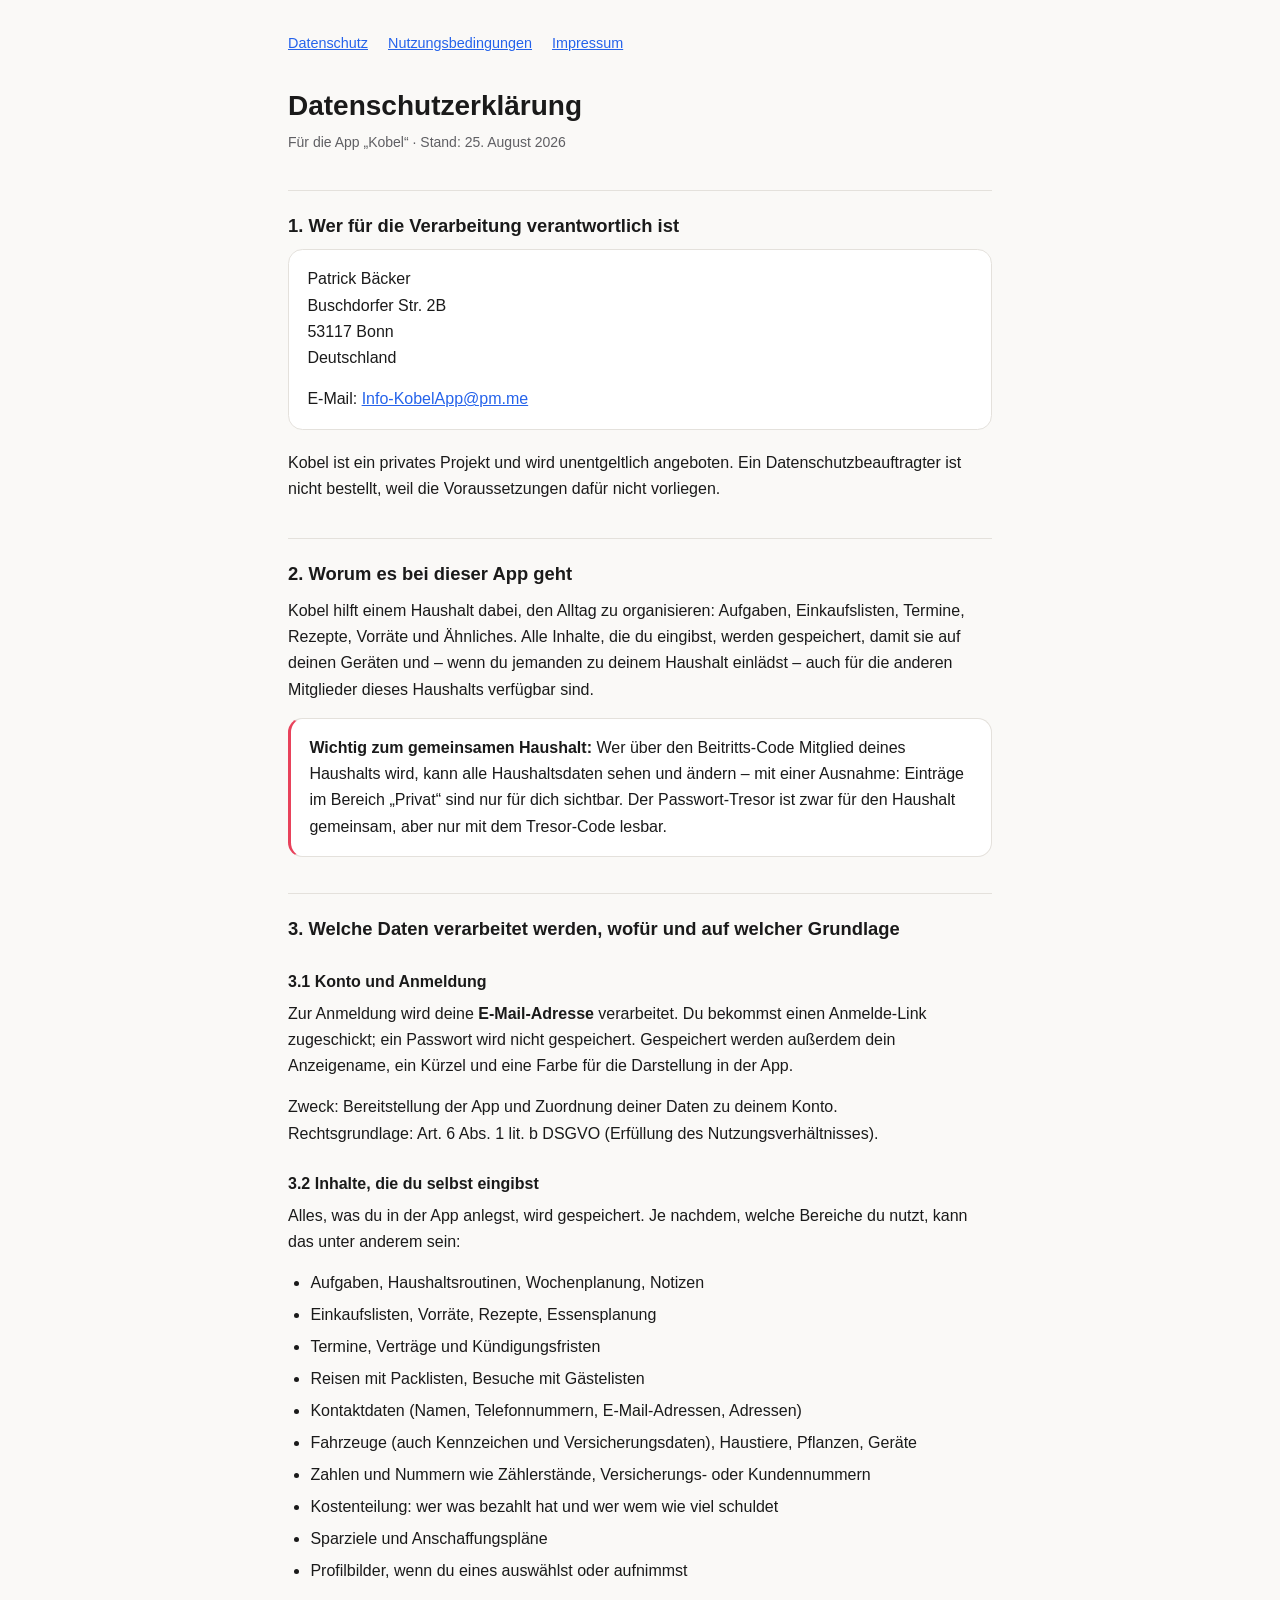
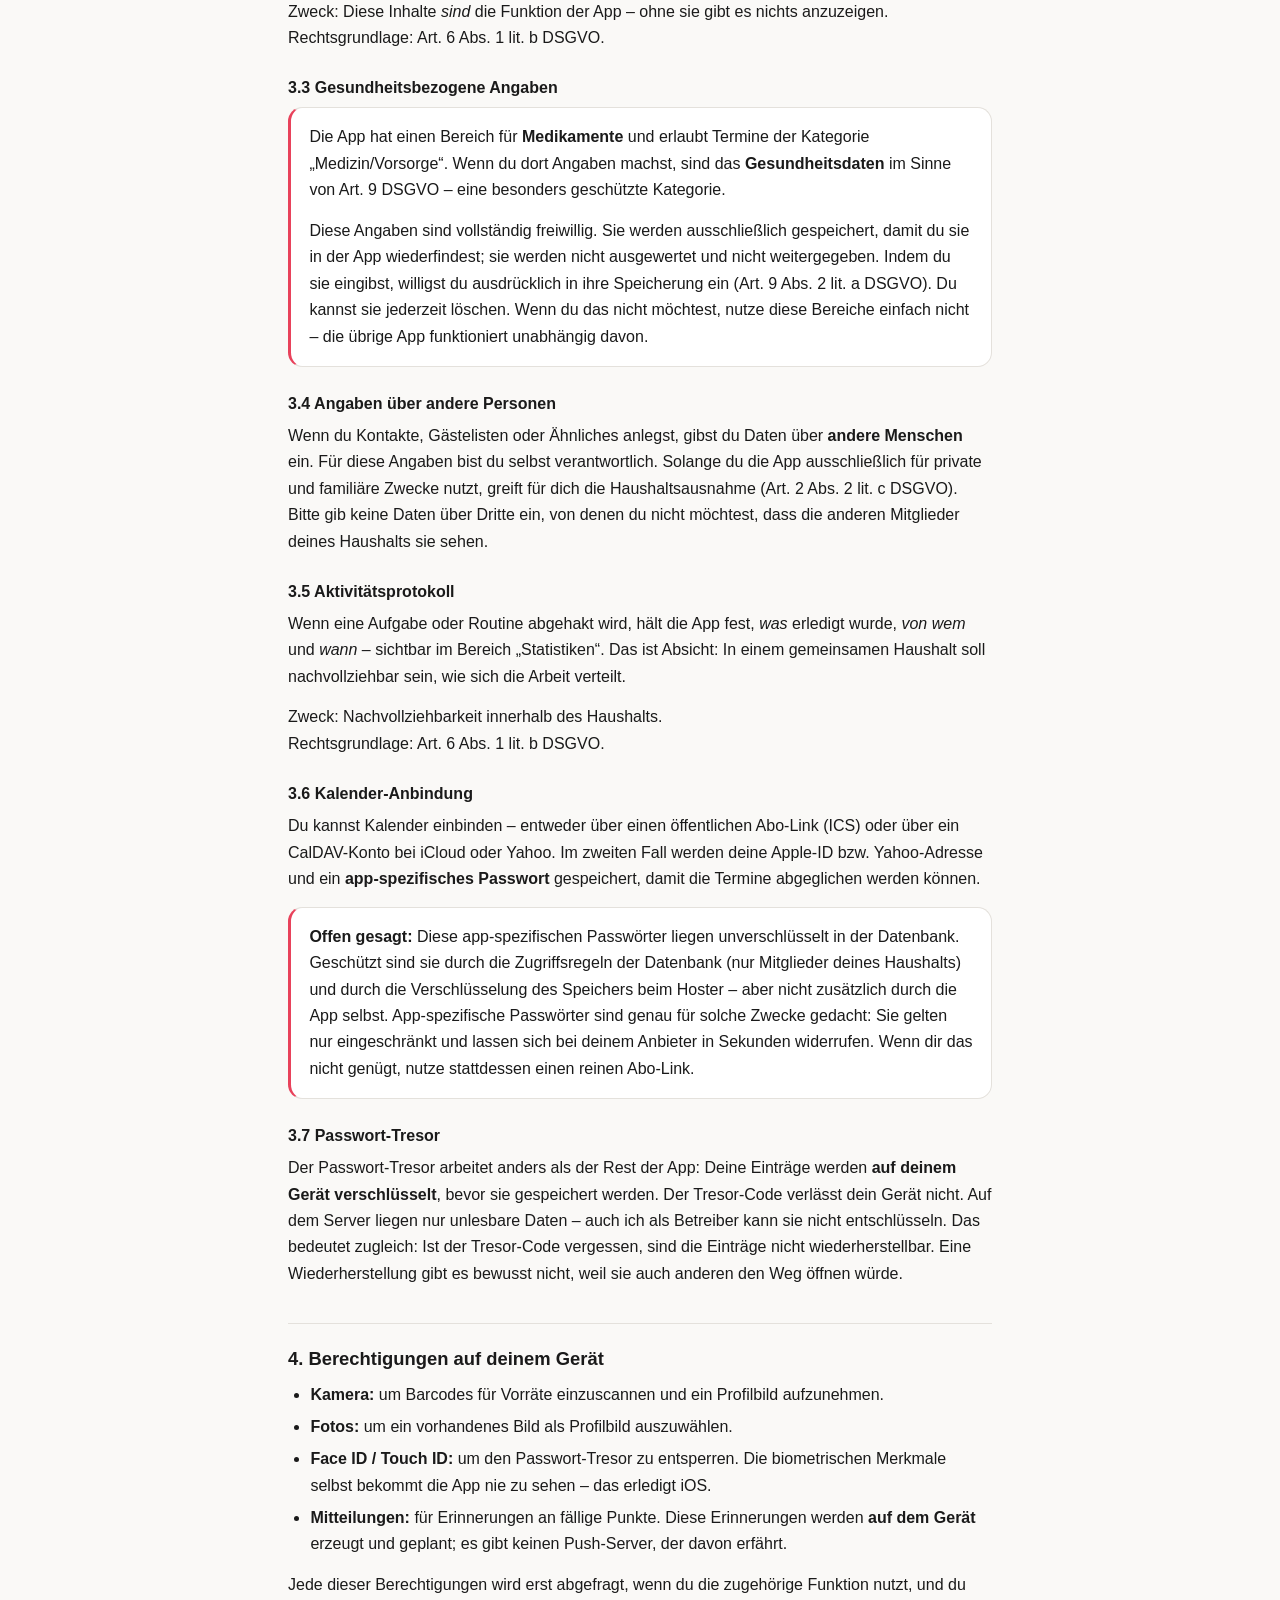
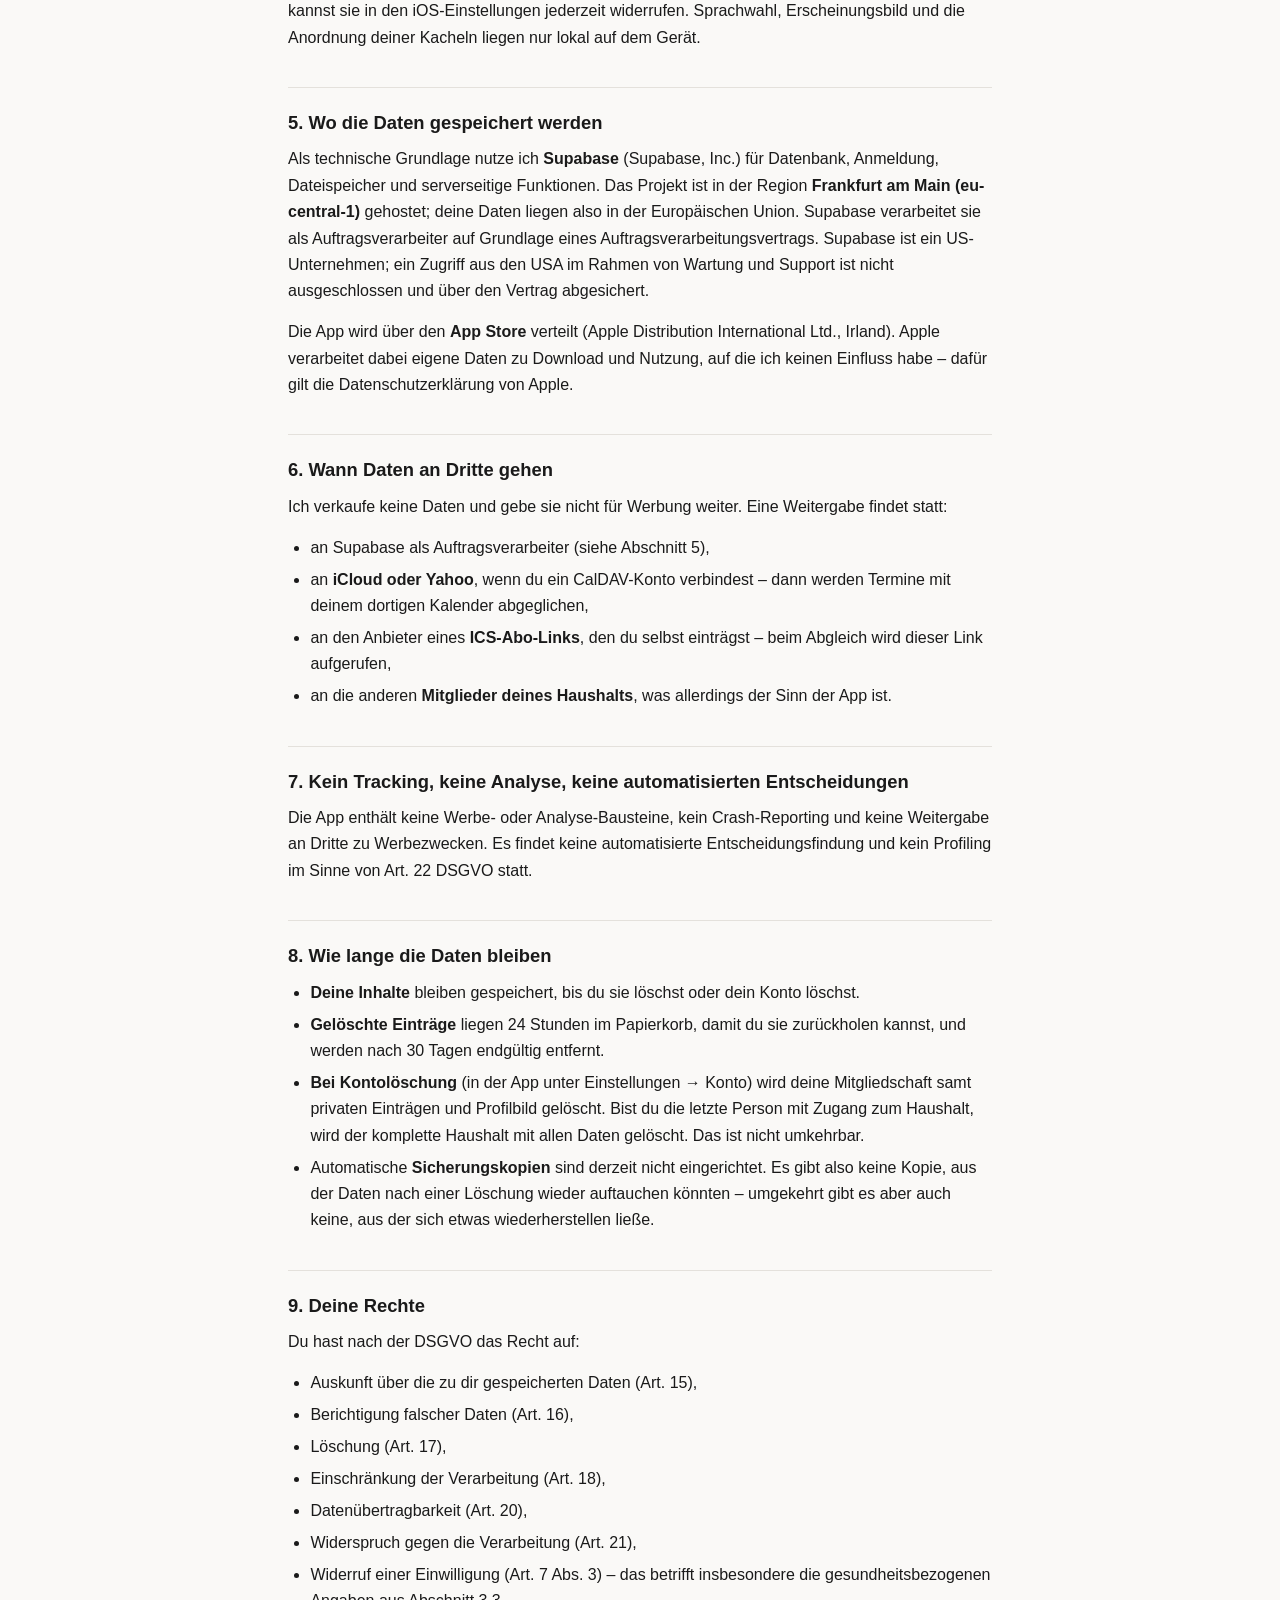
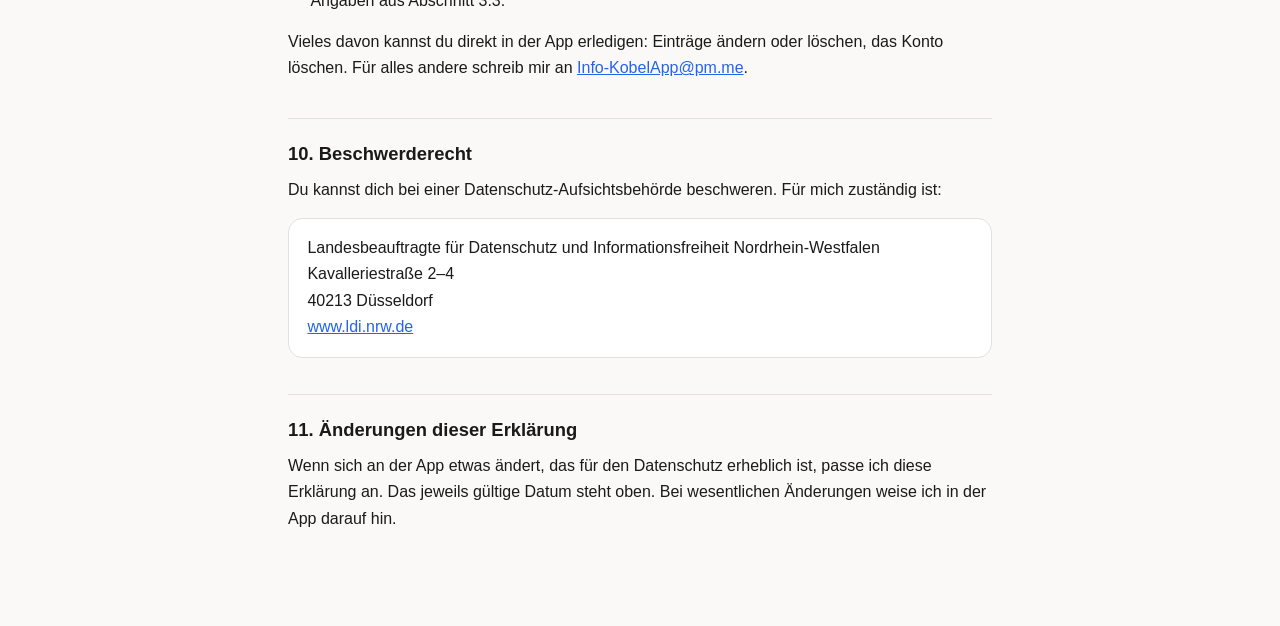
==== datenschutz.html @ 256914f3 "Add files via upload" ====
<!doctype html>
<html lang="de">
  <head>
    <meta charset="utf-8" />
    <meta name="viewport" content="width=device-width, initial-scale=1" />
    <title>Datenschutzerklärung – Kobel</title>
    <link rel="stylesheet" href="stil.css" />
  </head>
  <body>
    <main>
      <nav>
        <a href="datenschutz.html">Datenschutz</a>
        <a href="nutzungsbedingungen.html">Nutzungsbedingungen</a>
        <a href="impressum.html">Impressum</a>
      </nav>

      <h1>Datenschutzerklärung</h1>
      <p class="stand">Für die App „Kobel“ · Stand: 25. August 2026</p>

      <h2>1. Wer für die Verarbeitung verantwortlich ist</h2>
      <div class="karte">
        <p>
          Patrick Bäcker<br />
          Buschdorfer Str. 2B<br />
          53117 Bonn<br />
          Deutschland
        </p>
        <p>E-Mail: <a href="mailto:Info-KobelApp@pm.me">Info-KobelApp@pm.me</a></p>
      </div>
      <p>
        Kobel ist ein privates Projekt und wird unentgeltlich angeboten. Ein Datenschutzbeauftragter ist
        nicht bestellt, weil die Voraussetzungen dafür nicht vorliegen.
      </p>

      <h2>2. Worum es bei dieser App geht</h2>
      <p>
        Kobel hilft einem Haushalt dabei, den Alltag zu organisieren: Aufgaben, Einkaufslisten, Termine,
        Rezepte, Vorräte und Ähnliches. Alle Inhalte, die du eingibst, werden gespeichert, damit sie auf
        deinen Geräten und – wenn du jemanden zu deinem Haushalt einlädst – auch für die anderen Mitglieder
        dieses Haushalts verfügbar sind.
      </p>
      <div class="karte wichtig">
        <p>
          <strong>Wichtig zum gemeinsamen Haushalt:</strong> Wer über den Beitritts-Code Mitglied deines
          Haushalts wird, kann alle Haushaltsdaten sehen und ändern – mit einer Ausnahme: Einträge im Bereich
          „Privat“ sind nur für dich sichtbar. Der Passwort-Tresor ist zwar für den Haushalt gemeinsam, aber
          nur mit dem Tresor-Code lesbar.
        </p>
      </div>

      <h2>3. Welche Daten verarbeitet werden, wofür und auf welcher Grundlage</h2>

      <h3>3.1 Konto und Anmeldung</h3>
      <p>
        Zur Anmeldung wird deine <strong>E-Mail-Adresse</strong> verarbeitet. Du bekommst einen Anmelde-Link
        zugeschickt; ein Passwort wird nicht gespeichert. Gespeichert werden außerdem dein Anzeigename, ein
        Kürzel und eine Farbe für die Darstellung in der App.
      </p>
      <p>
        Zweck: Bereitstellung der App und Zuordnung deiner Daten zu deinem Konto.<br />
        Rechtsgrundlage: Art. 6 Abs. 1 lit. b DSGVO (Erfüllung des Nutzungsverhältnisses).
      </p>

      <h3>3.2 Inhalte, die du selbst eingibst</h3>
      <p>
        Alles, was du in der App anlegst, wird gespeichert. Je nachdem, welche Bereiche du nutzt, kann das
        unter anderem sein:
      </p>
      <ul>
        <li>Aufgaben, Haushaltsroutinen, Wochenplanung, Notizen</li>
        <li>Einkaufslisten, Vorräte, Rezepte, Essensplanung</li>
        <li>Termine, Verträge und Kündigungsfristen</li>
        <li>Reisen mit Packlisten, Besuche mit Gästelisten</li>
        <li>Kontaktdaten (Namen, Telefonnummern, E-Mail-Adressen, Adressen)</li>
        <li>Fahrzeuge (auch Kennzeichen und Versicherungsdaten), Haustiere, Pflanzen, Geräte</li>
        <li>Zahlen und Nummern wie Zählerstände, Versicherungs- oder Kundennummern</li>
        <li>Kostenteilung: wer was bezahlt hat und wer wem wie viel schuldet</li>
        <li>Sparziele und Anschaffungspläne</li>
        <li>Profilbilder, wenn du eines auswählst oder aufnimmst</li>
      </ul>
      <p>
        Zweck: Diese Inhalte <em>sind</em> die Funktion der App – ohne sie gibt es nichts anzuzeigen.<br />
        Rechtsgrundlage: Art. 6 Abs. 1 lit. b DSGVO.
      </p>

      <h3>3.3 Gesundheitsbezogene Angaben</h3>
      <div class="karte wichtig">
        <p>
          Die App hat einen Bereich für <strong>Medikamente</strong> und erlaubt Termine der Kategorie
          „Medizin/Vorsorge“. Wenn du dort Angaben machst, sind das <strong>Gesundheitsdaten</strong> im
          Sinne von Art. 9 DSGVO – eine besonders geschützte Kategorie.
        </p>
        <p>
          Diese Angaben sind vollständig freiwillig. Sie werden ausschließlich gespeichert, damit du sie in
          der App wiederfindest; sie werden nicht ausgewertet und nicht weitergegeben. Indem du sie
          eingibst, willigst du ausdrücklich in ihre Speicherung ein
          (Art. 9 Abs. 2 lit. a DSGVO). Du kannst sie jederzeit löschen. Wenn du das nicht möchtest,
          nutze diese Bereiche einfach nicht – die übrige App funktioniert unabhängig davon.
        </p>
      </div>

      <h3>3.4 Angaben über andere Personen</h3>
      <p>
        Wenn du Kontakte, Gästelisten oder Ähnliches anlegst, gibst du Daten über <strong>andere
        Menschen</strong> ein. Für diese Angaben bist du selbst verantwortlich. Solange du die App
        ausschließlich für private und familiäre Zwecke nutzt, greift für dich die Haushaltsausnahme
        (Art. 2 Abs. 2 lit. c DSGVO). Bitte gib keine Daten über Dritte ein, von denen du nicht möchtest,
        dass die anderen Mitglieder deines Haushalts sie sehen.
      </p>

      <h3>3.5 Aktivitätsprotokoll</h3>
      <p>
        Wenn eine Aufgabe oder Routine abgehakt wird, hält die App fest, <em>was</em> erledigt wurde,
        <em>von wem</em> und <em>wann</em> – sichtbar im Bereich „Statistiken“. Das ist Absicht: In einem
        gemeinsamen Haushalt soll nachvollziehbar sein, wie sich die Arbeit verteilt.
      </p>
      <p>
        Zweck: Nachvollziehbarkeit innerhalb des Haushalts.<br />
        Rechtsgrundlage: Art. 6 Abs. 1 lit. b DSGVO.
      </p>

      <h3>3.6 Kalender-Anbindung</h3>
      <p>
        Du kannst Kalender einbinden – entweder über einen öffentlichen Abo-Link (ICS) oder über ein
        CalDAV-Konto bei iCloud oder Yahoo. Im zweiten Fall werden deine Apple-ID bzw. Yahoo-Adresse und
        ein <strong>app-spezifisches Passwort</strong> gespeichert, damit die Termine abgeglichen werden
        können.
      </p>
      <div class="karte wichtig">
        <p>
          <strong>Offen gesagt:</strong> Diese app-spezifischen Passwörter liegen unverschlüsselt in der
          Datenbank. Geschützt sind sie durch die Zugriffsregeln der Datenbank (nur Mitglieder deines
          Haushalts) und durch die Verschlüsselung des Speichers beim Hoster – aber nicht zusätzlich durch
          die App selbst. App-spezifische Passwörter sind genau für solche Zwecke gedacht: Sie gelten nur
          eingeschränkt und lassen sich bei deinem Anbieter in Sekunden widerrufen. Wenn dir das nicht
          genügt, nutze stattdessen einen reinen Abo-Link.
        </p>
      </div>

      <h3>3.7 Passwort-Tresor</h3>
      <p>
        Der Passwort-Tresor arbeitet anders als der Rest der App: Deine Einträge werden
        <strong>auf deinem Gerät verschlüsselt</strong>, bevor sie gespeichert werden. Der Tresor-Code
        verlässt dein Gerät nicht. Auf dem Server liegen nur unlesbare Daten – auch ich als Betreiber kann
        sie nicht entschlüsseln. Das bedeutet zugleich: Ist der Tresor-Code vergessen, sind die Einträge
        nicht wiederherstellbar. Eine Wiederherstellung gibt es bewusst nicht, weil sie auch anderen den
        Weg öffnen würde.
      </p>

      <h2>4. Berechtigungen auf deinem Gerät</h2>
      <ul>
        <li>
          <strong>Kamera:</strong> um Barcodes für Vorräte einzuscannen und ein Profilbild aufzunehmen.
        </li>
        <li><strong>Fotos:</strong> um ein vorhandenes Bild als Profilbild auszuwählen.</li>
        <li>
          <strong>Face ID / Touch ID:</strong> um den Passwort-Tresor zu entsperren. Die biometrischen
          Merkmale selbst bekommt die App nie zu sehen – das erledigt iOS.
        </li>
        <li>
          <strong>Mitteilungen:</strong> für Erinnerungen an fällige Punkte. Diese Erinnerungen werden
          <strong>auf dem Gerät</strong> erzeugt und geplant; es gibt keinen Push-Server, der davon erfährt.
        </li>
      </ul>
      <p>
        Jede dieser Berechtigungen wird erst abgefragt, wenn du die zugehörige Funktion nutzt, und du kannst
        sie in den iOS-Einstellungen jederzeit widerrufen. Sprachwahl, Erscheinungsbild und die Anordnung
        deiner Kacheln liegen nur lokal auf dem Gerät.
      </p>

      <h2>5. Wo die Daten gespeichert werden</h2>
      <p>
        Als technische Grundlage nutze ich <strong>Supabase</strong> (Supabase, Inc.) für Datenbank,
        Anmeldung, Dateispeicher und serverseitige Funktionen. Das Projekt ist in der Region
        <strong>Frankfurt am Main (eu-central-1)</strong> gehostet; deine Daten liegen also in der
        Europäischen Union. Supabase verarbeitet sie als Auftragsverarbeiter auf Grundlage eines
        Auftragsverarbeitungsvertrags. Supabase ist ein US-Unternehmen; ein Zugriff aus den USA im Rahmen
        von Wartung und Support ist nicht ausgeschlossen und über den Vertrag abgesichert.
      </p>
      <p>
        Die App wird über den <strong>App Store</strong> verteilt (Apple Distribution International Ltd.,
        Irland). Apple verarbeitet dabei eigene Daten zu Download und Nutzung, auf die ich keinen Einfluss
        habe – dafür gilt die Datenschutzerklärung von Apple.
      </p>

      <h2>6. Wann Daten an Dritte gehen</h2>
      <p>Ich verkaufe keine Daten und gebe sie nicht für Werbung weiter. Eine Weitergabe findet statt:</p>
      <ul>
        <li>an Supabase als Auftragsverarbeiter (siehe Abschnitt 5),</li>
        <li>
          an <strong>iCloud oder Yahoo</strong>, wenn du ein CalDAV-Konto verbindest – dann werden Termine
          mit deinem dortigen Kalender abgeglichen,
        </li>
        <li>
          an den Anbieter eines <strong>ICS-Abo-Links</strong>, den du selbst einträgst – beim Abgleich wird
          dieser Link aufgerufen,
        </li>
        <li>
          an die anderen <strong>Mitglieder deines Haushalts</strong>, was allerdings der Sinn der App ist.
        </li>
      </ul>

      <h2>7. Kein Tracking, keine Analyse, keine automatisierten Entscheidungen</h2>
      <p>
        Die App enthält keine Werbe- oder Analyse-Bausteine, kein Crash-Reporting und keine Weitergabe an
        Dritte zu Werbezwecken. Es findet keine automatisierte Entscheidungsfindung und kein Profiling im
        Sinne von Art. 22 DSGVO statt.
      </p>

      <h2>8. Wie lange die Daten bleiben</h2>
      <ul>
        <li>
          <strong>Deine Inhalte</strong> bleiben gespeichert, bis du sie löschst oder dein Konto löschst.
        </li>
        <li>
          <strong>Gelöschte Einträge</strong> liegen 24 Stunden im Papierkorb, damit du sie
          zurückholen kannst, und werden nach 30 Tagen endgültig entfernt.
        </li>
        <li>
          <strong>Bei Kontolöschung</strong> (in der App unter Einstellungen → Konto) wird deine
          Mitgliedschaft samt privaten Einträgen und Profilbild gelöscht. Bist du die letzte Person mit
          Zugang zum Haushalt, wird der komplette Haushalt mit allen Daten gelöscht. Das ist nicht
          umkehrbar.
        </li>
        <li>
          Automatische <strong>Sicherungskopien</strong> sind derzeit nicht eingerichtet. Es gibt also keine
          Kopie, aus der Daten nach einer Löschung wieder auftauchen könnten – umgekehrt gibt es aber auch
          keine, aus der sich etwas wiederherstellen ließe.
        </li>
      </ul>

      <h2>9. Deine Rechte</h2>
      <p>Du hast nach der DSGVO das Recht auf:</p>
      <ul>
        <li>Auskunft über die zu dir gespeicherten Daten (Art. 15),</li>
        <li>Berichtigung falscher Daten (Art. 16),</li>
        <li>Löschung (Art. 17),</li>
        <li>Einschränkung der Verarbeitung (Art. 18),</li>
        <li>Datenübertragbarkeit (Art. 20),</li>
        <li>Widerspruch gegen die Verarbeitung (Art. 21),</li>
        <li>
          Widerruf einer Einwilligung (Art. 7 Abs. 3) – das betrifft insbesondere die
          gesundheitsbezogenen Angaben aus Abschnitt 3.3.
        </li>
      </ul>
      <p>
        Vieles davon kannst du direkt in der App erledigen: Einträge ändern oder löschen, das Konto löschen.
        Für alles andere schreib mir an
        <a href="mailto:Info-KobelApp@pm.me">Info-KobelApp@pm.me</a>.
      </p>

      <h2>10. Beschwerderecht</h2>
      <p>Du kannst dich bei einer Datenschutz-Aufsichtsbehörde beschweren. Für mich zuständig ist:</p>
      <div class="karte">
        <p>
          Landesbeauftragte für Datenschutz und Informationsfreiheit Nordrhein-Westfalen<br />
          Kavalleriestraße 2–4<br />
          40213 Düsseldorf<br />
          <a href="https://www.ldi.nrw.de">www.ldi.nrw.de</a>
        </p>
      </div>

      <h2>11. Änderungen dieser Erklärung</h2>
      <p>
        Wenn sich an der App etwas ändert, das für den Datenschutz erheblich ist, passe ich diese Erklärung
        an. Das jeweils gültige Datum steht oben. Bei wesentlichen Änderungen weise ich in der App darauf
        hin.
      </p>
    </main>
  </body>
</html>
---- stil.css ----
/* Gemeinsames Aussehen der drei Rechtstext-Seiten. Bewusst schlicht und
   ohne externe Schriften oder Skripte: Die Seiten müssen auch dann laden,
   wenn jemand sie im App-Store-Review über eine langsame Verbindung öffnet. */

:root {
  --papier: #faf9f7;
  --karte: #ffffff;
  --text: #1a1a1a;
  --gedaempft: #5f5f63;
  --linie: #e4e1dc;
  --akzent: #2563eb;
}

@media (prefers-color-scheme: dark) {
  :root {
    --papier: #0b0b0c;
    --karte: #17171a;
    --text: #f2f2f2;
    --gedaempft: #a3a3a8;
    --linie: #2c2c30;
    --akzent: #7ba6ff;
  }
}

* {
  box-sizing: border-box;
}

body {
  margin: 0;
  padding: 2rem 1.25rem 5rem;
  background: var(--papier);
  color: var(--text);
  font: 16px/1.65 -apple-system, BlinkMacSystemFont, 'Segoe UI', Roboto, sans-serif;
  -webkit-text-size-adjust: 100%;
}

main {
  max-width: 44rem;
  margin: 0 auto;
}

h1 {
  font-size: 1.75rem;
  line-height: 1.25;
  margin: 0 0 0.5rem;
}

h2 {
  font-size: 1.15rem;
  margin: 2.25rem 0 0.5rem;
  padding-top: 1.25rem;
  border-top: 1px solid var(--linie);
}

h3 {
  font-size: 1rem;
  margin: 1.5rem 0 0.35rem;
}

p,
ul,
ol {
  margin: 0 0 0.9rem;
}

ul,
ol {
  padding-left: 1.4rem;
}

li {
  margin-bottom: 0.35rem;
}

a {
  color: var(--akzent);
}

.stand {
  color: var(--gedaempft);
  font-size: 0.875rem;
  margin-bottom: 2rem;
}

.karte {
  background: var(--karte);
  border: 1px solid var(--linie);
  border-radius: 0.9rem;
  padding: 1rem 1.15rem;
  margin: 0 0 1.25rem;
}

.karte p:last-child {
  margin-bottom: 0;
}

.wichtig {
  border-left: 3px solid #e8425b;
}

nav {
  margin-bottom: 2rem;
  font-size: 0.9rem;
}

nav a {
  margin-right: 1rem;
}

/* Wagerechtes Scrollen der ganzen Seite verhindern, falls doch mal eine
   lange URL ohne Trennmöglichkeit im Text steht. */
p,
li {
  overflow-wrap: break-word;
}
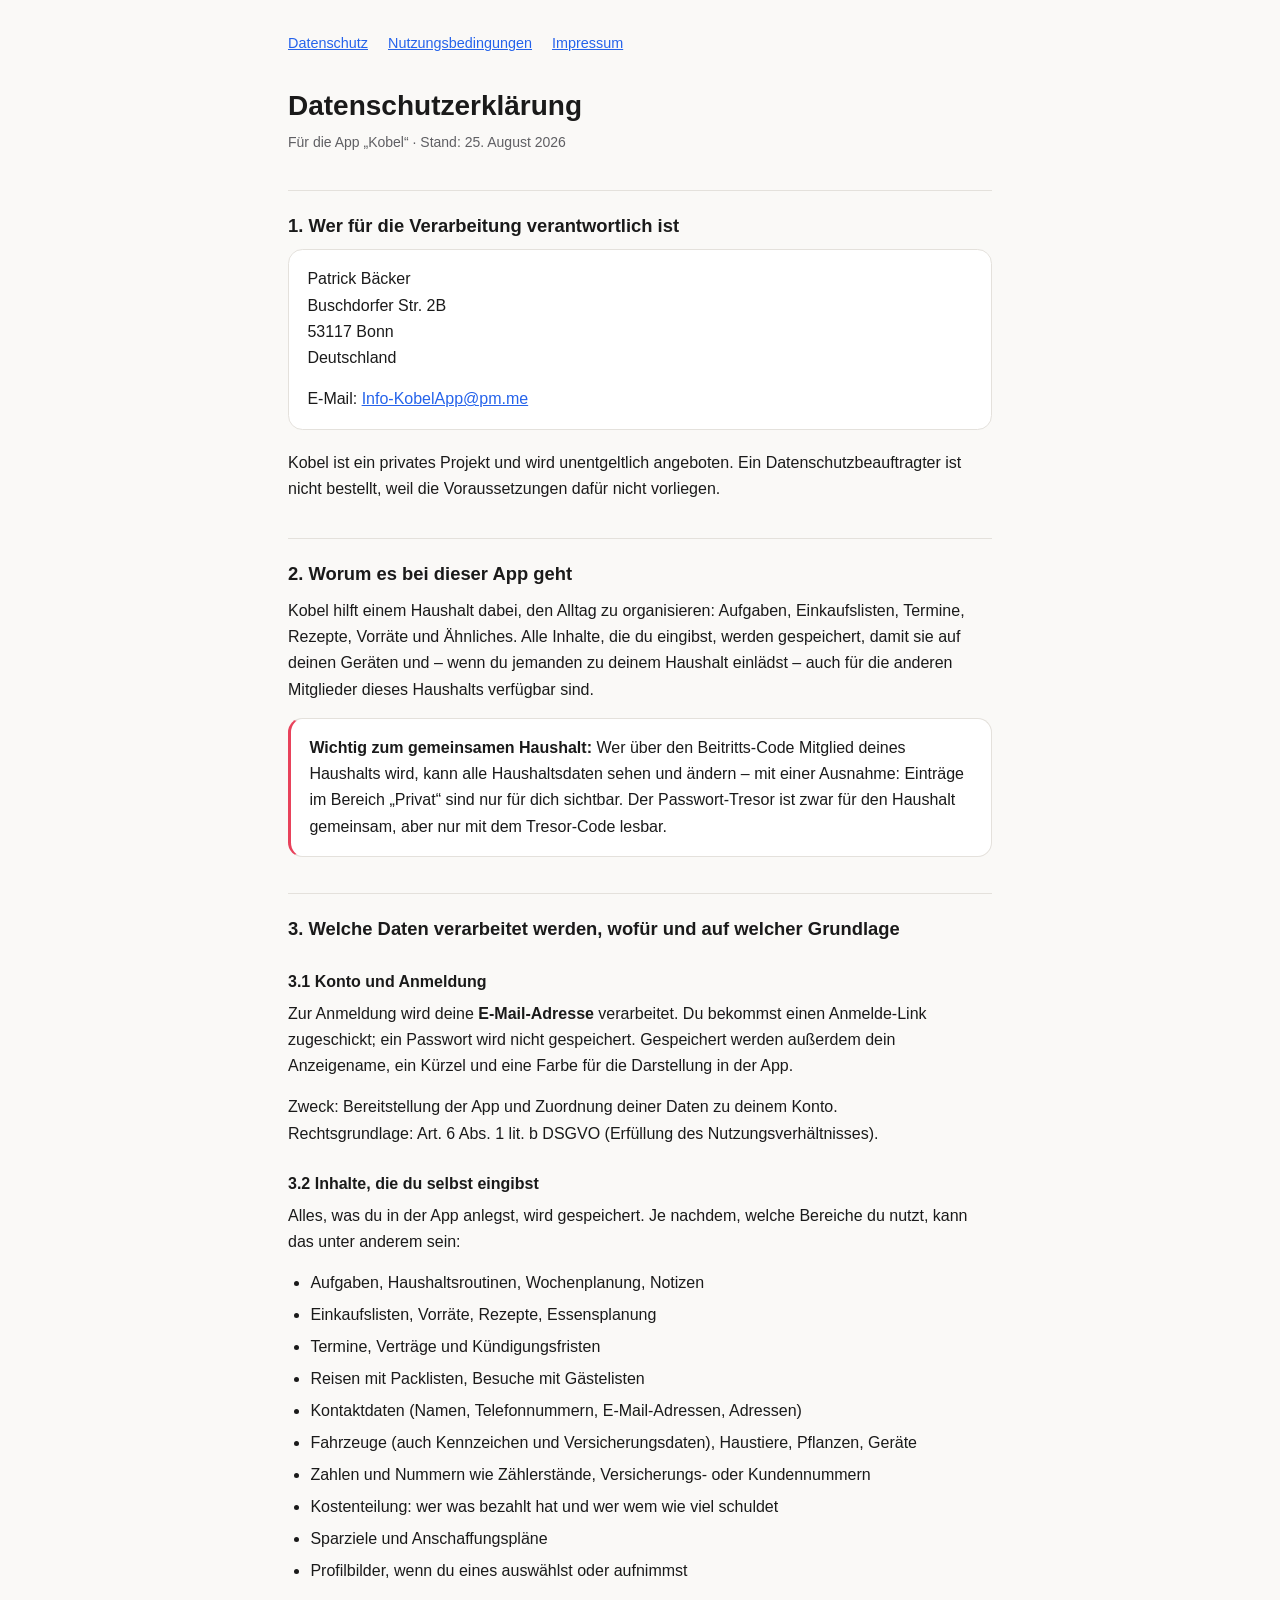
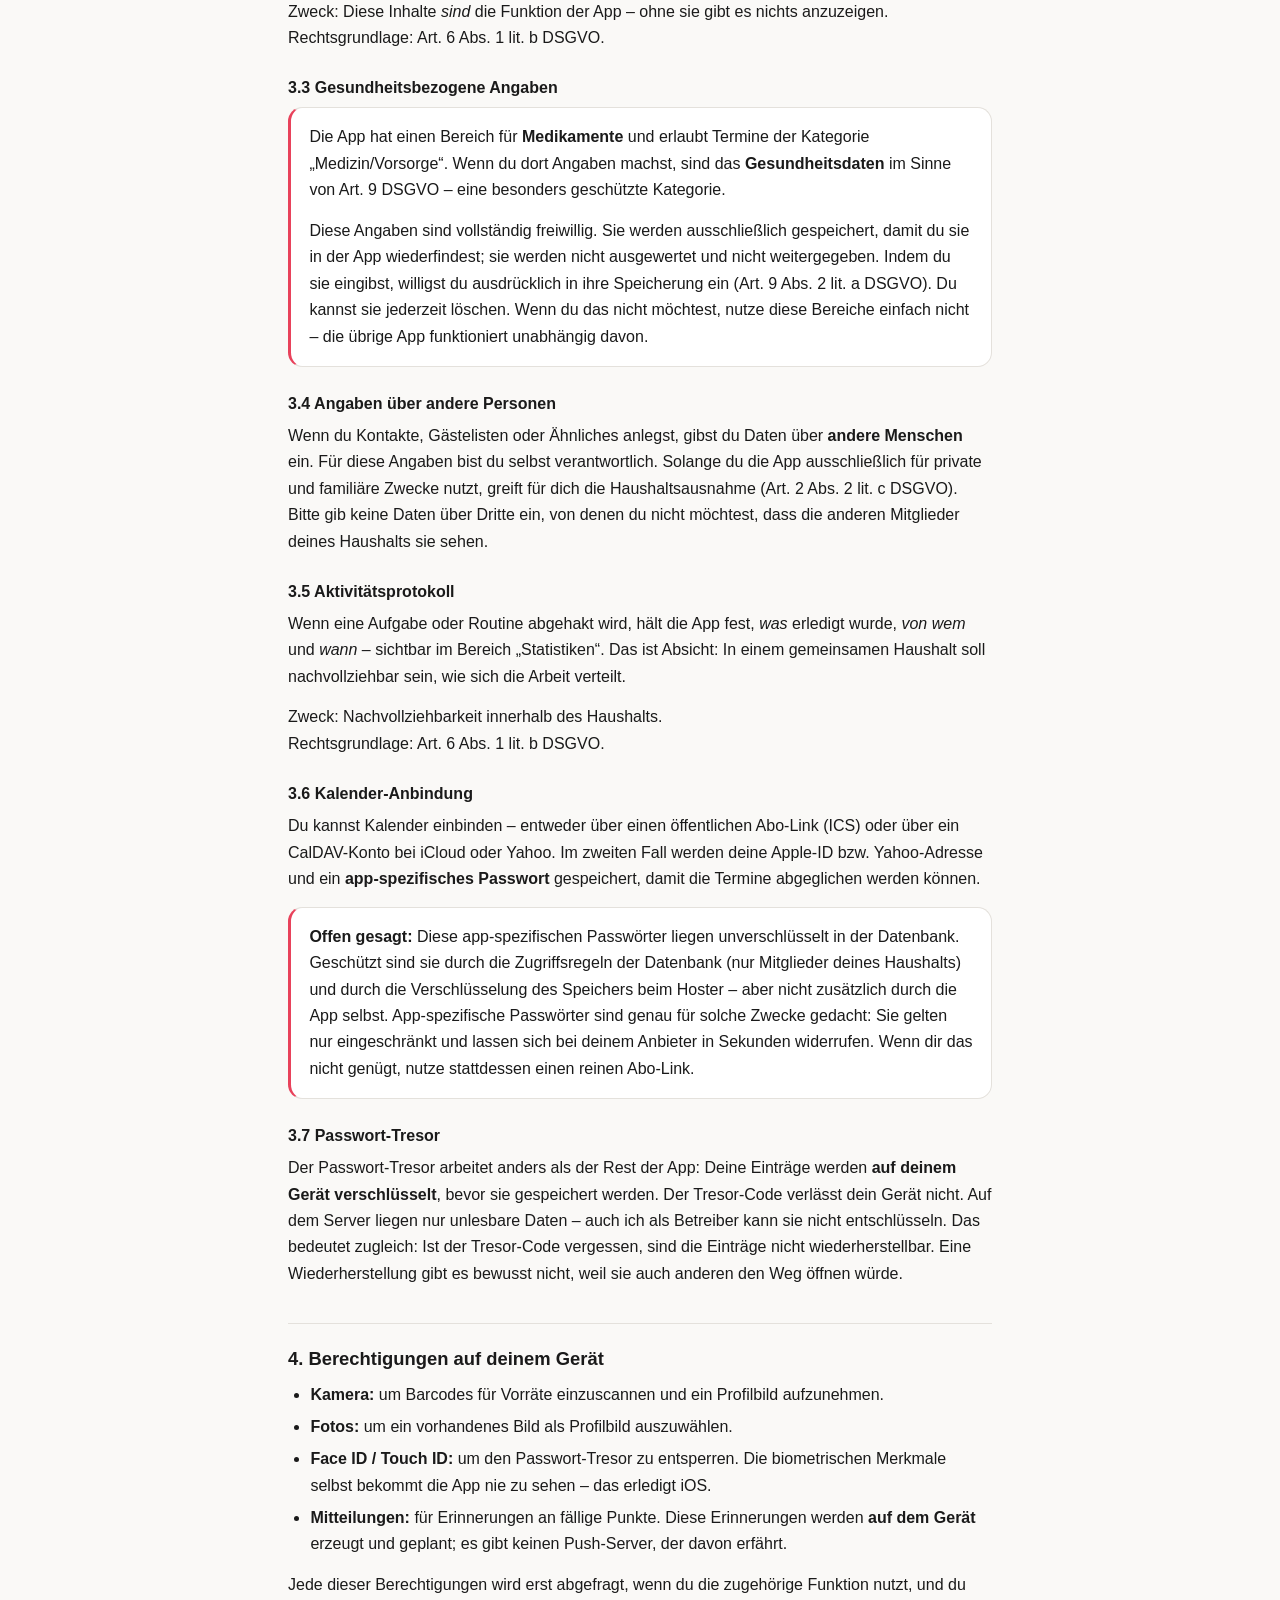
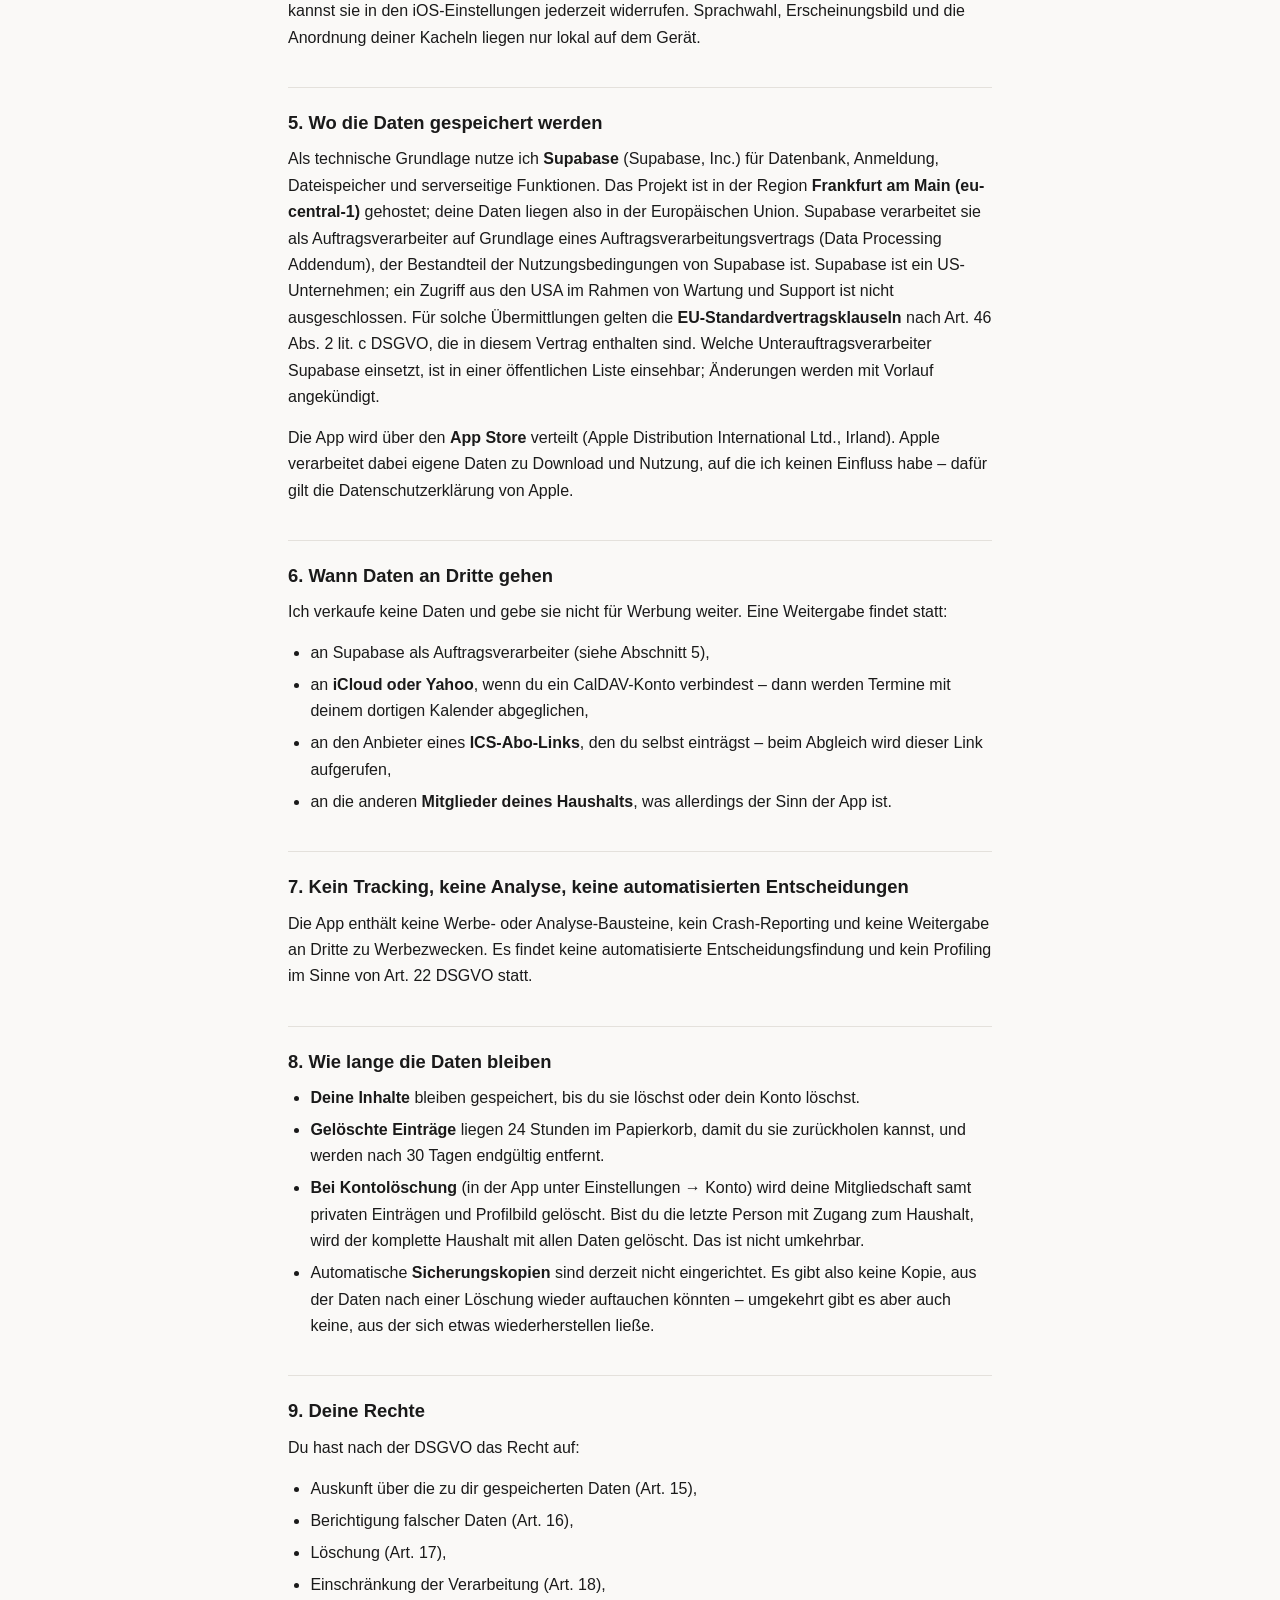
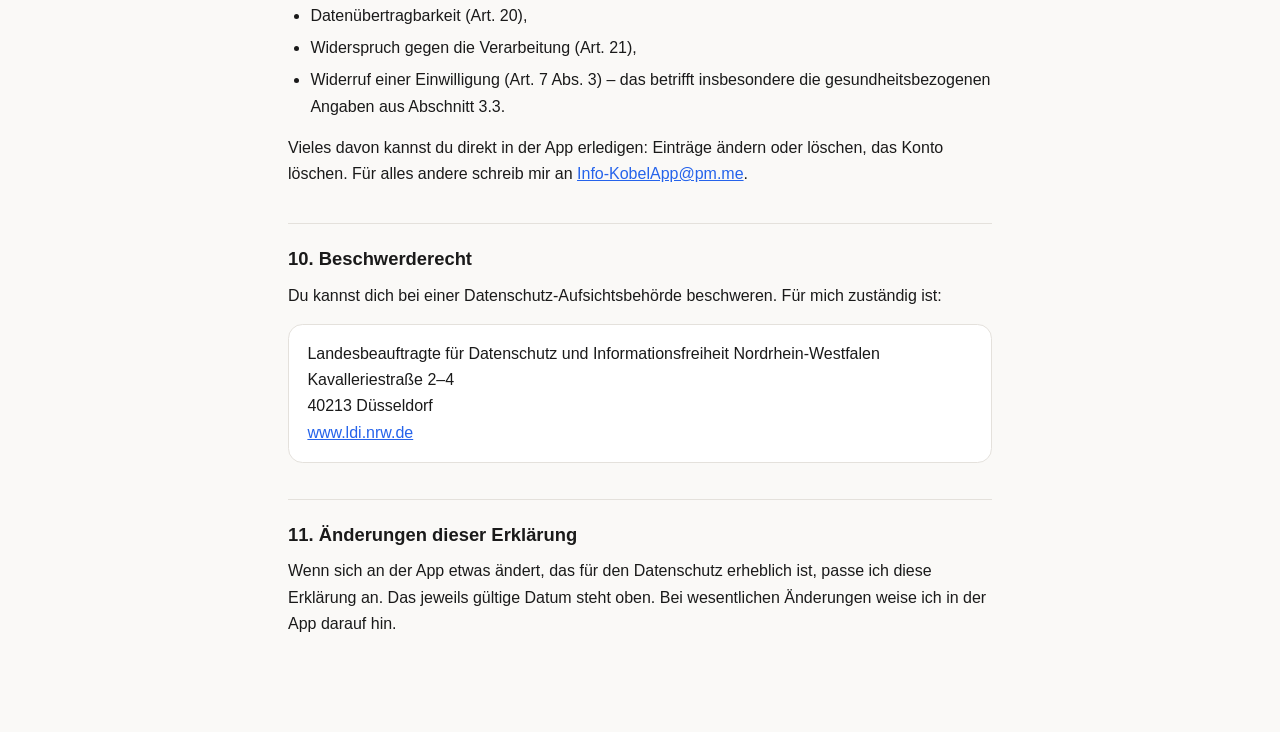
==== commit 683e7596: "Add files via upload" ====
--- a/datenschutz.html
+++ b/datenschutz.html
@@ -174,8 +174,12 @@
         Anmeldung, Dateispeicher und serverseitige Funktionen. Das Projekt ist in der Region
         <strong>Frankfurt am Main (eu-central-1)</strong> gehostet; deine Daten liegen also in der
         Europäischen Union. Supabase verarbeitet sie als Auftragsverarbeiter auf Grundlage eines
-        Auftragsverarbeitungsvertrags. Supabase ist ein US-Unternehmen; ein Zugriff aus den USA im Rahmen
-        von Wartung und Support ist nicht ausgeschlossen und über den Vertrag abgesichert.
+        Auftragsverarbeitungsvertrags (Data Processing Addendum), der Bestandteil der Nutzungsbedingungen
+        von Supabase ist. Supabase ist ein US-Unternehmen; ein Zugriff aus den USA im Rahmen von Wartung
+        und Support ist nicht ausgeschlossen. Für solche Übermittlungen gelten die
+        <strong>EU-Standardvertragsklauseln</strong> nach Art. 46 Abs. 2 lit. c DSGVO, die in diesem
+        Vertrag enthalten sind. Welche Unterauftragsverarbeiter Supabase einsetzt, ist in einer
+        öffentlichen Liste einsehbar; Änderungen werden mit Vorlauf angekündigt.
       </p>
       <p>
         Die App wird über den <strong>App Store</strong> verteilt (Apple Distribution International Ltd.,
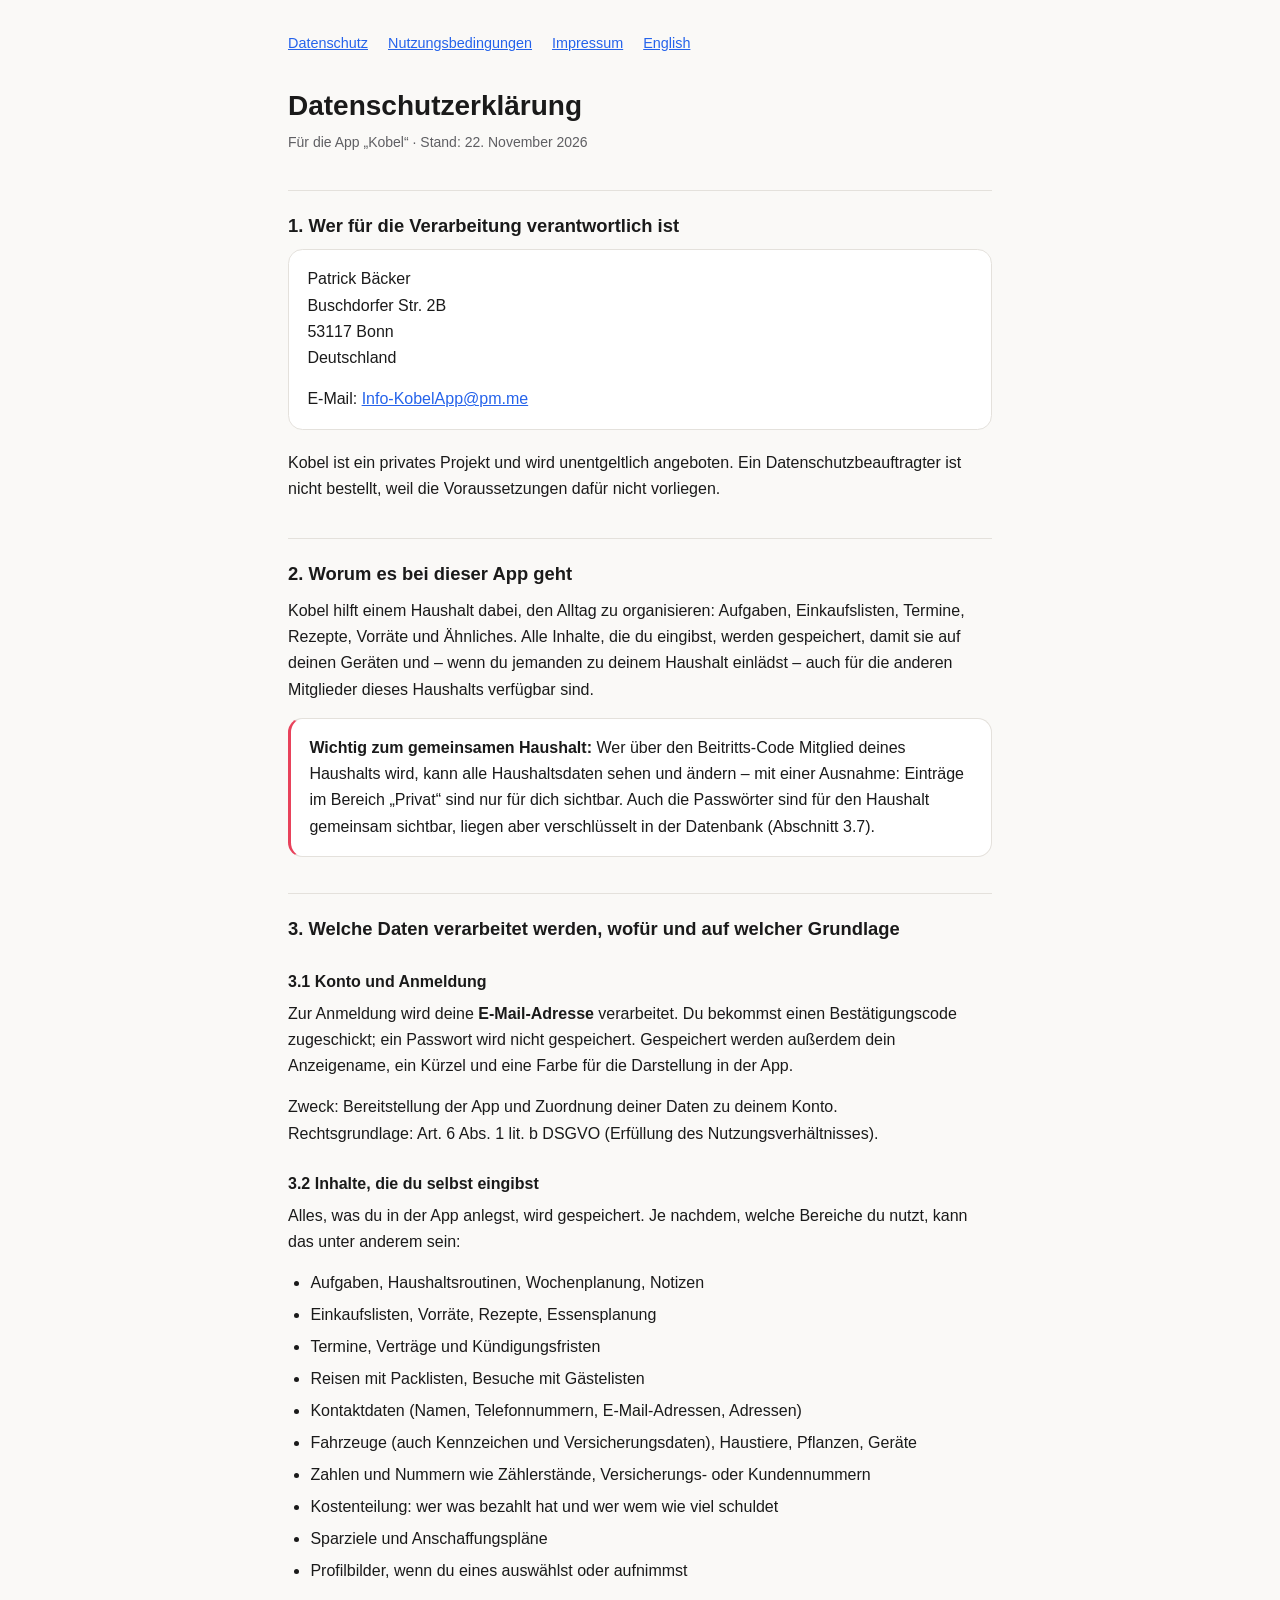
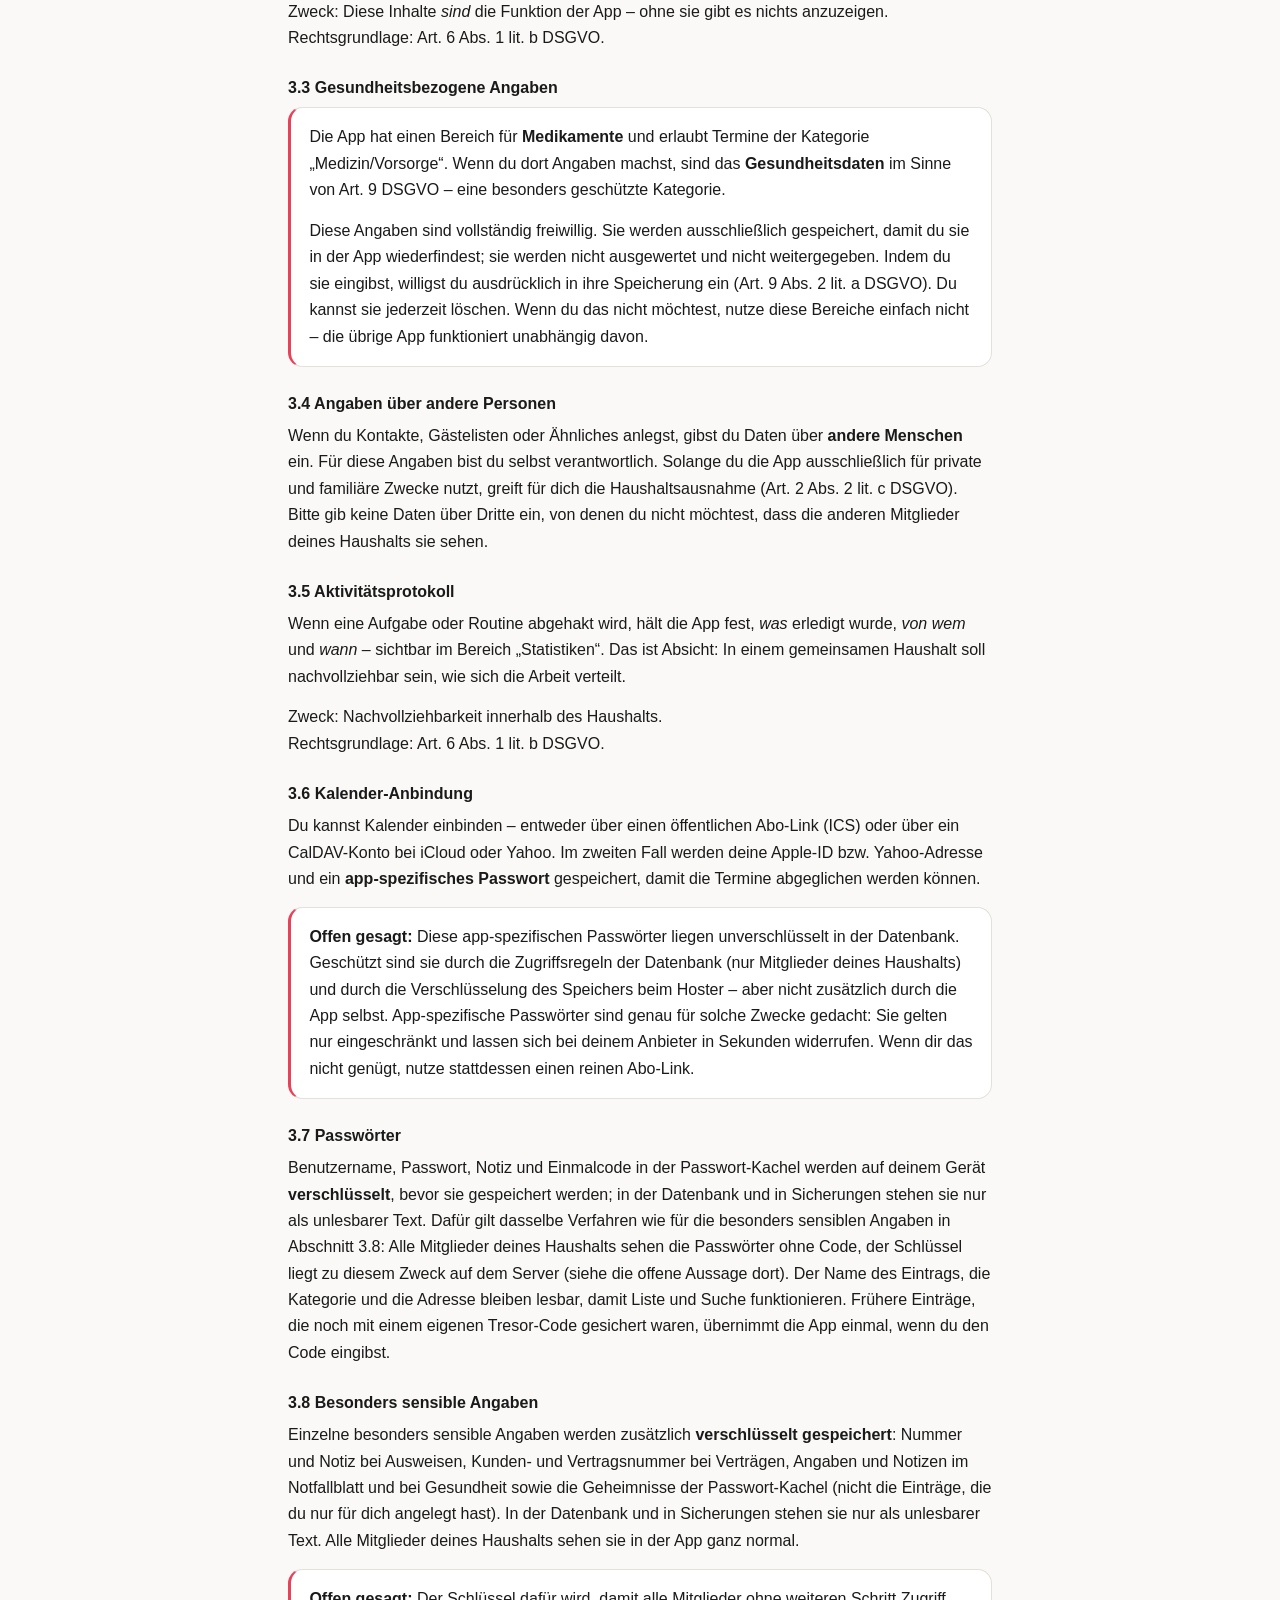
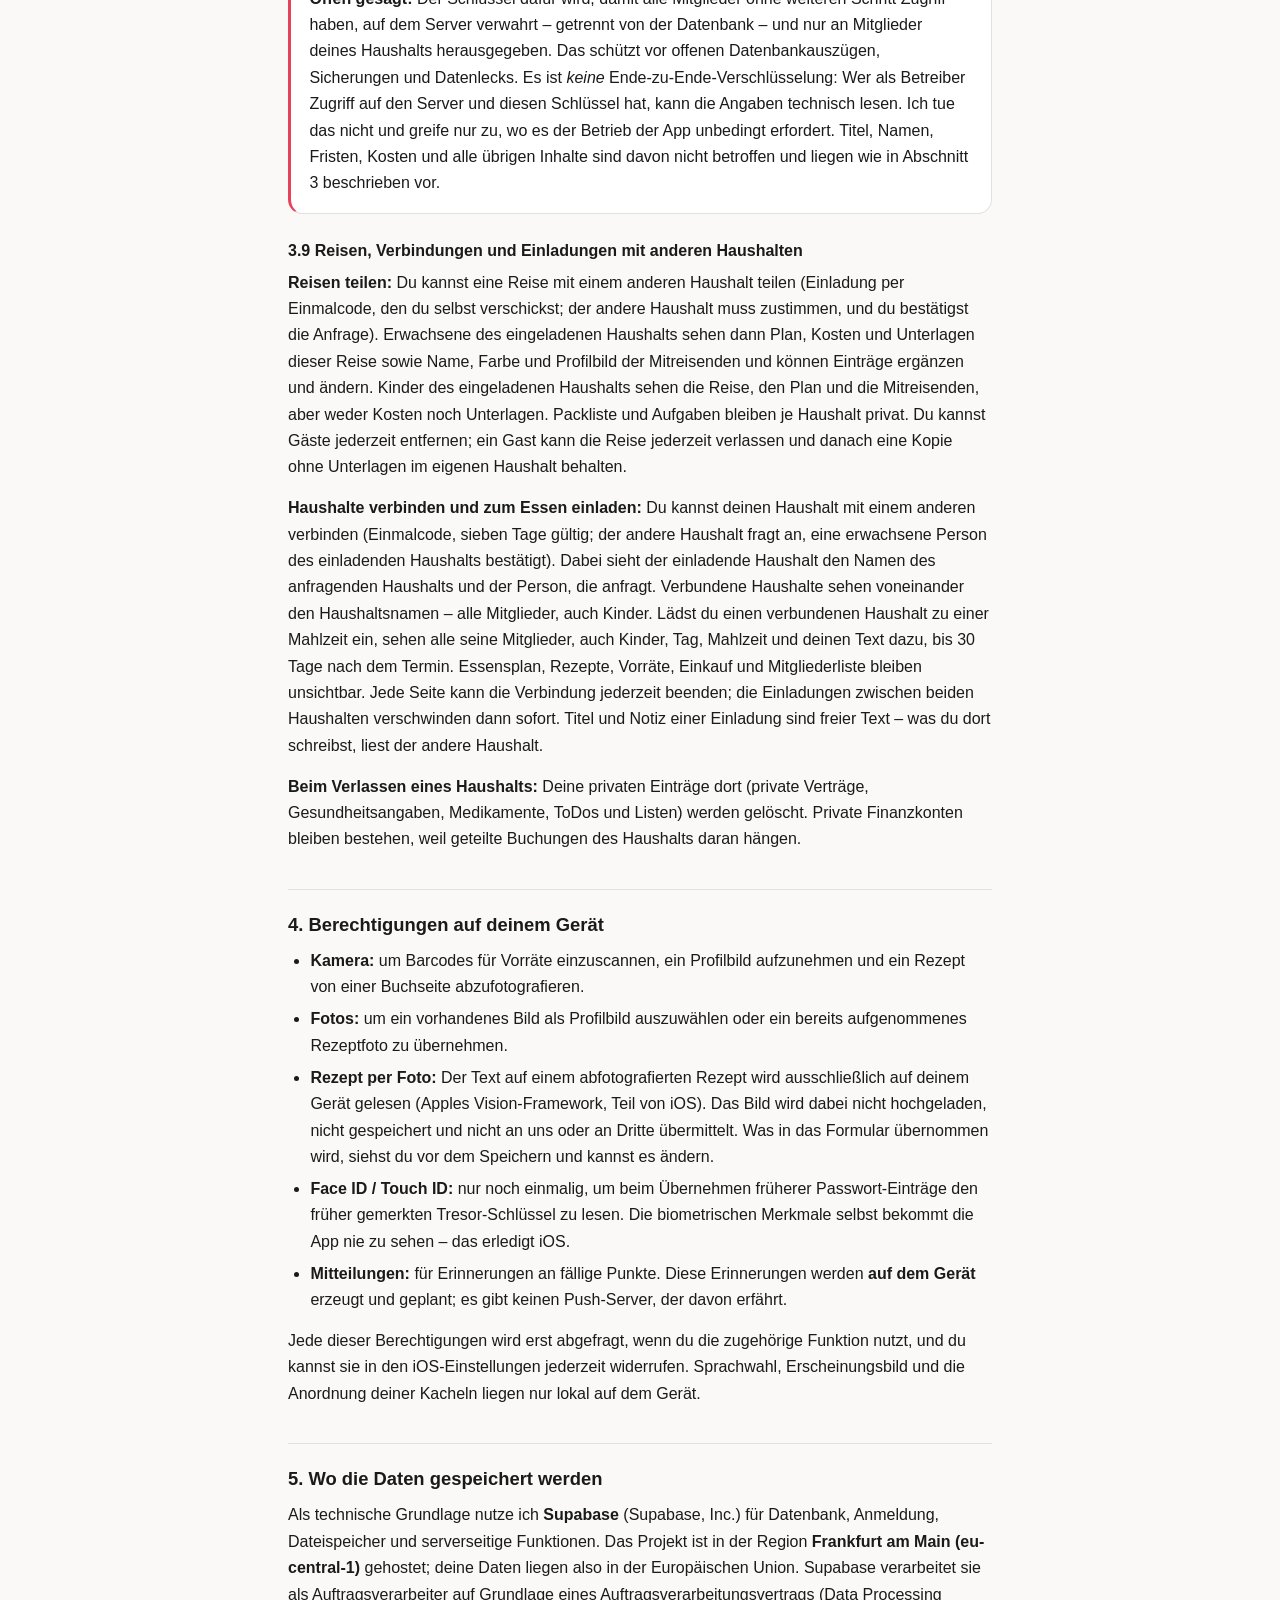
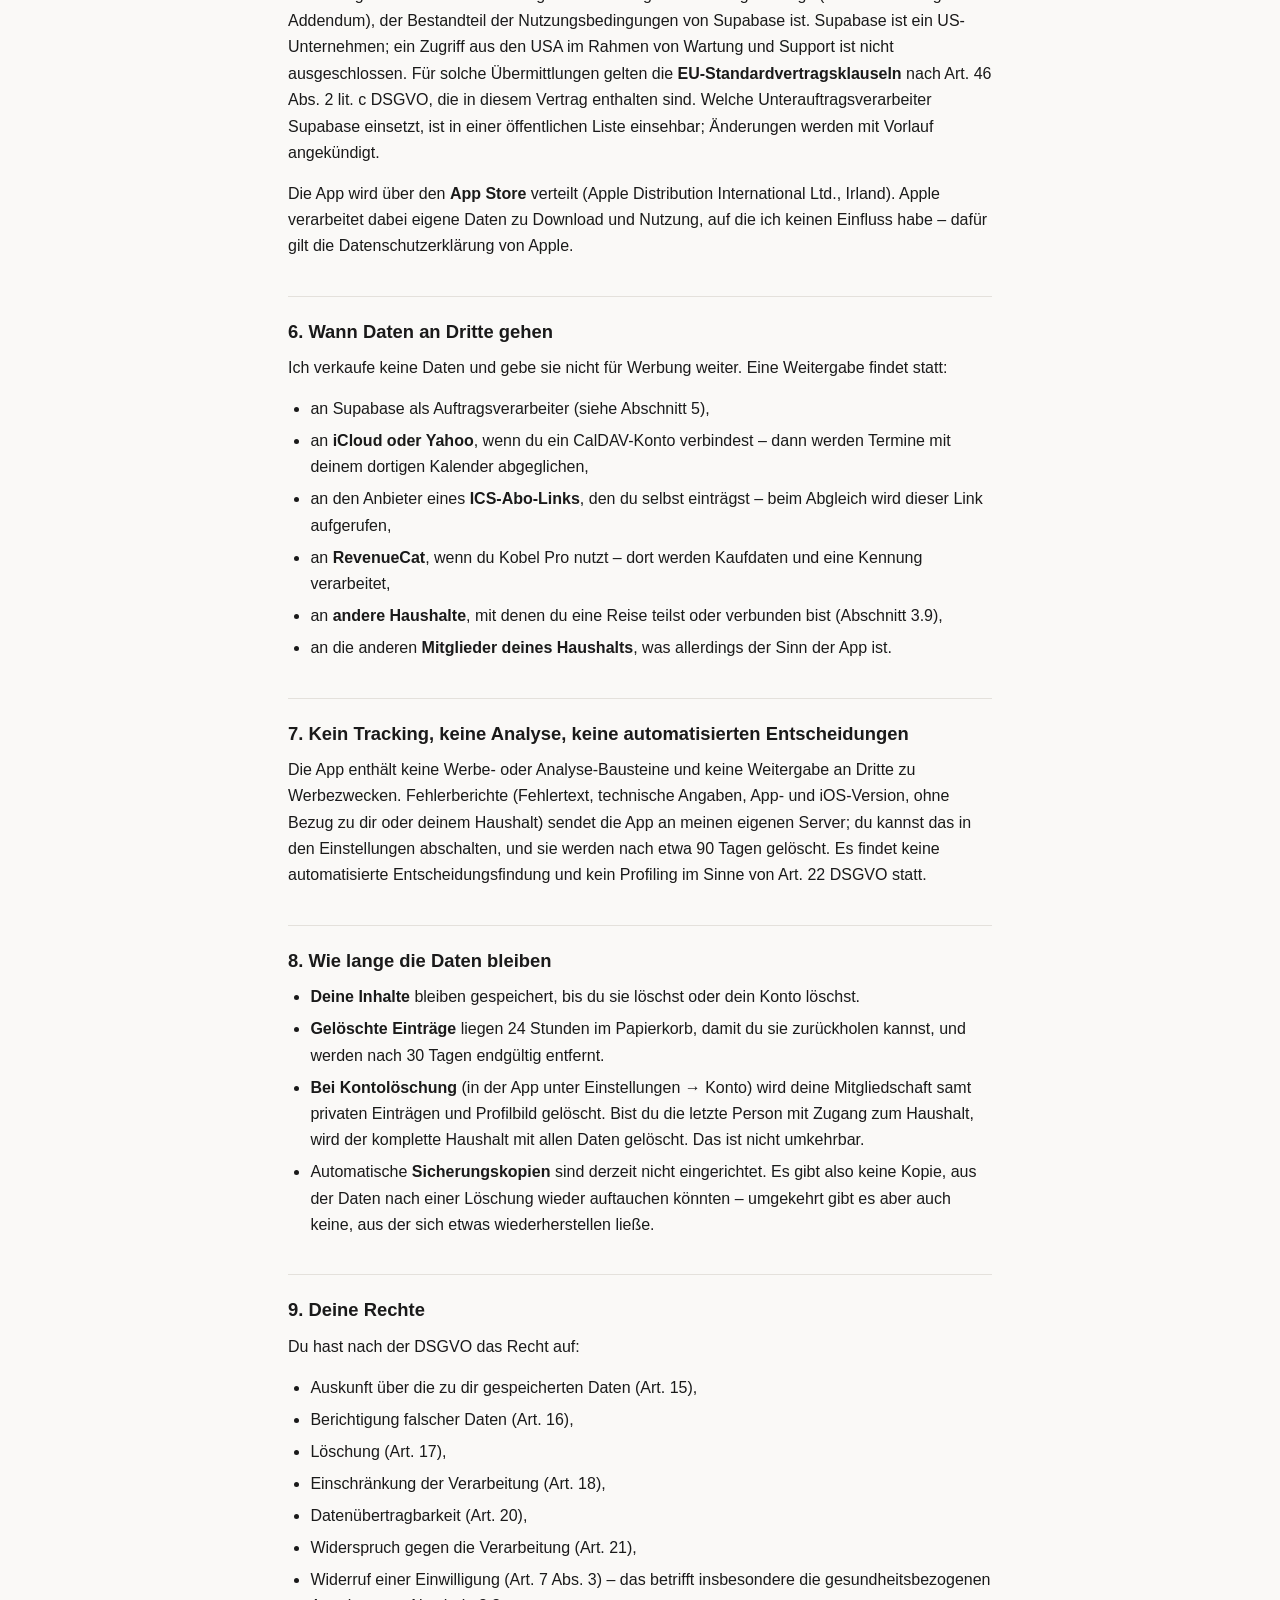
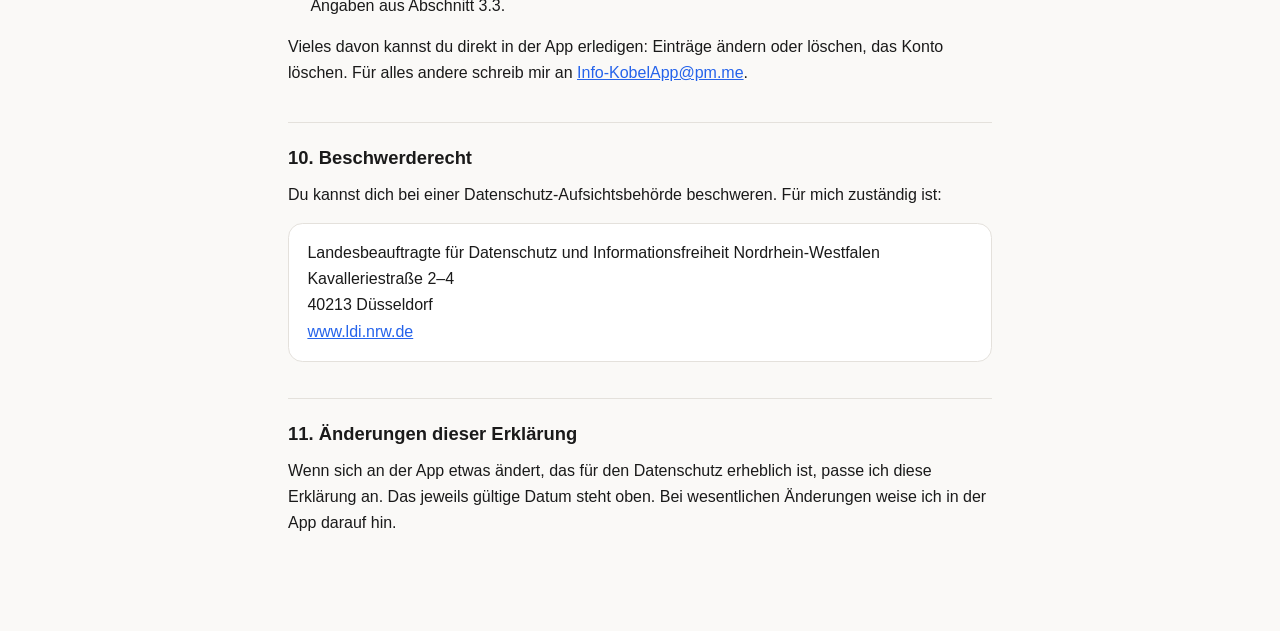
==== commit d8f8efb1: "Add files via upload" ====
--- a/datenschutz.html
+++ b/datenschutz.html
@@ -12,10 +12,11 @@
         <a href="datenschutz.html">Datenschutz</a>
         <a href="nutzungsbedingungen.html">Nutzungsbedingungen</a>
         <a href="impressum.html">Impressum</a>
+        <a href="en/privacy.html">English</a>
       </nav>
 
       <h1>Datenschutzerklärung</h1>
-      <p class="stand">Für die App „Kobel“ · Stand: 25. August 2026</p>
+      <p class="stand">Für die App „Kobel“ · Stand: 22. November 2026</p>
 
       <h2>1. Wer für die Verarbeitung verantwortlich ist</h2>
       <div class="karte">
@@ -43,8 +44,8 @@
         <p>
           <strong>Wichtig zum gemeinsamen Haushalt:</strong> Wer über den Beitritts-Code Mitglied deines
           Haushalts wird, kann alle Haushaltsdaten sehen und ändern – mit einer Ausnahme: Einträge im Bereich
-          „Privat“ sind nur für dich sichtbar. Der Passwort-Tresor ist zwar für den Haushalt gemeinsam, aber
-          nur mit dem Tresor-Code lesbar.
+          „Privat“ sind nur für dich sichtbar. Auch die Passwörter sind für den Haushalt gemeinsam sichtbar, liegen
+          aber verschlüsselt in der Datenbank (Abschnitt 3.7).
         </p>
       </div>
 
@@ -52,7 +53,7 @@
 
       <h3>3.1 Konto und Anmeldung</h3>
       <p>
-        Zur Anmeldung wird deine <strong>E-Mail-Adresse</strong> verarbeitet. Du bekommst einen Anmelde-Link
+        Zur Anmeldung wird deine <strong>E-Mail-Adresse</strong> verarbeitet. Du bekommst einen Bestätigungscode
         zugeschickt; ein Passwort wird nicht gespeichert. Gespeichert werden außerdem dein Anzeigename, ein
         Kürzel und eine Farbe für die Darstellung in der App.
       </p>
@@ -137,24 +138,85 @@
         </p>
       </div>
 
-      <h3>3.7 Passwort-Tresor</h3>
-      <p>
-        Der Passwort-Tresor arbeitet anders als der Rest der App: Deine Einträge werden
-        <strong>auf deinem Gerät verschlüsselt</strong>, bevor sie gespeichert werden. Der Tresor-Code
-        verlässt dein Gerät nicht. Auf dem Server liegen nur unlesbare Daten – auch ich als Betreiber kann
-        sie nicht entschlüsseln. Das bedeutet zugleich: Ist der Tresor-Code vergessen, sind die Einträge
-        nicht wiederherstellbar. Eine Wiederherstellung gibt es bewusst nicht, weil sie auch anderen den
-        Weg öffnen würde.
+      <h3>3.7 Passwörter</h3>
+      <p>
+        Benutzername, Passwort, Notiz und Einmalcode in der Passwort-Kachel werden auf deinem Gerät
+        <strong>verschlüsselt</strong>, bevor sie gespeichert werden; in der Datenbank und in Sicherungen
+        stehen sie nur als unlesbarer Text. Dafür gilt dasselbe Verfahren wie für die besonders sensiblen
+        Angaben in Abschnitt 3.8: Alle Mitglieder deines Haushalts sehen die Passwörter ohne Code, der
+        Schlüssel liegt zu diesem Zweck auf dem Server (siehe die offene Aussage dort). Der Name des
+        Eintrags, die Kategorie und die Adresse bleiben lesbar, damit Liste und Suche funktionieren.
+        Frühere Einträge, die noch mit einem eigenen Tresor-Code gesichert waren, übernimmt die App einmal,
+        wenn du den Code eingibst.
+      </p>
+
+      <h3>3.8 Besonders sensible Angaben</h3>
+      <p>
+        Einzelne besonders sensible Angaben werden zusätzlich <strong>verschlüsselt gespeichert</strong>:
+        Nummer und Notiz bei Ausweisen, Kunden- und Vertragsnummer bei Verträgen, Angaben und Notizen im
+        Notfallblatt und bei Gesundheit sowie die Geheimnisse der Passwort-Kachel (nicht die Einträge, die du nur für dich angelegt hast). In der
+        Datenbank und in Sicherungen stehen sie nur als unlesbarer Text. Alle Mitglieder deines Haushalts
+        sehen sie in der App ganz normal.
+      </p>
+      <div class="karte wichtig">
+        <p>
+          <strong>Offen gesagt:</strong> Der Schlüssel dafür wird, damit alle Mitglieder ohne weiteren
+          Schritt Zugriff haben, auf dem Server verwahrt – getrennt von der Datenbank – und nur an
+          Mitglieder deines Haushalts herausgegeben. Das schützt vor offenen Datenbankauszügen,
+          Sicherungen und Datenlecks. Es ist <em>keine</em> Ende-zu-Ende-Verschlüsselung: Wer als
+          Betreiber Zugriff auf den Server und diesen Schlüssel hat, kann die Angaben technisch lesen.
+          Ich tue das nicht und greife nur zu, wo es der Betrieb der App unbedingt erfordert.
+          Titel, Namen, Fristen, Kosten und alle übrigen Inhalte sind davon nicht betroffen und liegen
+          wie in Abschnitt 3 beschrieben vor.
+        </p>
+      </div>
+
+      <h3>3.9 Reisen, Verbindungen und Einladungen mit anderen Haushalten</h3>
+      <p>
+        <strong>Reisen teilen:</strong> Du kannst eine Reise mit einem anderen Haushalt teilen (Einladung per
+        Einmalcode, den du selbst verschickst; der andere Haushalt muss zustimmen, und du bestätigst die Anfrage).
+        Erwachsene des eingeladenen Haushalts sehen dann Plan, Kosten und Unterlagen dieser Reise sowie Name, Farbe und
+        Profilbild der Mitreisenden und können Einträge ergänzen und ändern. Kinder des eingeladenen Haushalts sehen die
+        Reise, den Plan und die Mitreisenden, aber weder Kosten noch Unterlagen. Packliste und Aufgaben bleiben je
+        Haushalt privat. Du kannst Gäste jederzeit entfernen; ein Gast kann die Reise jederzeit verlassen und danach
+        eine Kopie ohne Unterlagen im eigenen Haushalt behalten.
+      </p>
+      <p>
+        <strong>Haushalte verbinden und zum Essen einladen:</strong> Du kannst deinen Haushalt mit einem anderen
+        verbinden (Einmalcode, sieben Tage gültig; der andere Haushalt fragt an, eine erwachsene Person des
+        einladenden Haushalts bestätigt). Dabei sieht der einladende Haushalt den Namen des anfragenden Haushalts und
+        der Person, die anfragt. Verbundene Haushalte sehen voneinander den Haushaltsnamen – alle Mitglieder, auch
+        Kinder. Lädst du einen verbundenen Haushalt zu einer Mahlzeit ein, sehen alle seine Mitglieder, auch Kinder,
+        Tag, Mahlzeit und deinen Text dazu, bis 30 Tage nach dem Termin. Essensplan, Rezepte, Vorräte, Einkauf und
+        Mitgliederliste bleiben unsichtbar. Jede Seite kann die Verbindung jederzeit beenden; die Einladungen zwischen
+        beiden Haushalten verschwinden dann sofort. Titel und Notiz einer Einladung sind freier Text – was du dort
+        schreibst, liest der andere Haushalt.
+      </p>
+      <p>
+        <strong>Beim Verlassen eines Haushalts:</strong> Deine privaten Einträge dort (private Verträge,
+        Gesundheitsangaben, Medikamente, ToDos und Listen) werden gelöscht. Private Finanzkonten bleiben bestehen,
+        weil geteilte Buchungen des Haushalts daran hängen.
       </p>
 
       <h2>4. Berechtigungen auf deinem Gerät</h2>
       <ul>
         <li>
-          <strong>Kamera:</strong> um Barcodes für Vorräte einzuscannen und ein Profilbild aufzunehmen.
-        </li>
-        <li><strong>Fotos:</strong> um ein vorhandenes Bild als Profilbild auszuwählen.</li>
-        <li>
-          <strong>Face ID / Touch ID:</strong> um den Passwort-Tresor zu entsperren. Die biometrischen
+          <strong>Kamera:</strong> um Barcodes für Vorräte einzuscannen, ein Profilbild aufzunehmen und
+          ein Rezept von einer Buchseite abzufotografieren.
+        </li>
+        <li>
+          <strong>Fotos:</strong> um ein vorhandenes Bild als Profilbild auszuwählen oder ein bereits
+          aufgenommenes Rezeptfoto zu übernehmen.
+        </li>
+        <li>
+          <strong>Rezept per Foto:</strong> Der Text auf einem abfotografierten Rezept wird
+          ausschließlich auf deinem Gerät gelesen (Apples Vision-Framework, Teil von iOS). Das Bild
+          wird dabei nicht hochgeladen, nicht gespeichert und nicht an uns oder an Dritte übermittelt.
+          Was in das Formular übernommen wird, siehst du vor dem Speichern und kannst es ändern.
+        </li>
+        <li>
+          <strong>Face ID / Touch ID:</strong> nur noch einmalig, um beim Übernehmen früherer
+          Passwort-Einträge den früher gemerkten Tresor-Schlüssel zu lesen. Die biometrischen
           Merkmale selbst bekommt die App nie zu sehen – das erledigt iOS.
         </li>
         <li>
@@ -200,14 +262,22 @@
           dieser Link aufgerufen,
         </li>
         <li>
+          an <strong>RevenueCat</strong>, wenn du Kobel Pro nutzt – dort werden Kaufdaten und eine Kennung verarbeitet,
+        </li>
+        <li>
+          an <strong>andere Haushalte</strong>, mit denen du eine Reise teilst oder verbunden bist (Abschnitt 3.9),
+        </li>
+        <li>
           an die anderen <strong>Mitglieder deines Haushalts</strong>, was allerdings der Sinn der App ist.
         </li>
       </ul>
 
       <h2>7. Kein Tracking, keine Analyse, keine automatisierten Entscheidungen</h2>
       <p>
-        Die App enthält keine Werbe- oder Analyse-Bausteine, kein Crash-Reporting und keine Weitergabe an
-        Dritte zu Werbezwecken. Es findet keine automatisierte Entscheidungsfindung und kein Profiling im
+        Die App enthält keine Werbe- oder Analyse-Bausteine und keine Weitergabe an
+        Dritte zu Werbezwecken. Fehlerberichte (Fehlertext, technische Angaben, App- und iOS-Version, ohne Bezug zu dir
+        oder deinem Haushalt) sendet die App an meinen eigenen Server; du kannst das in den Einstellungen abschalten, und
+        sie werden nach etwa 90 Tagen gelöscht. Es findet keine automatisierte Entscheidungsfindung und kein Profiling im
         Sinne von Art. 22 DSGVO statt.
       </p>
 
